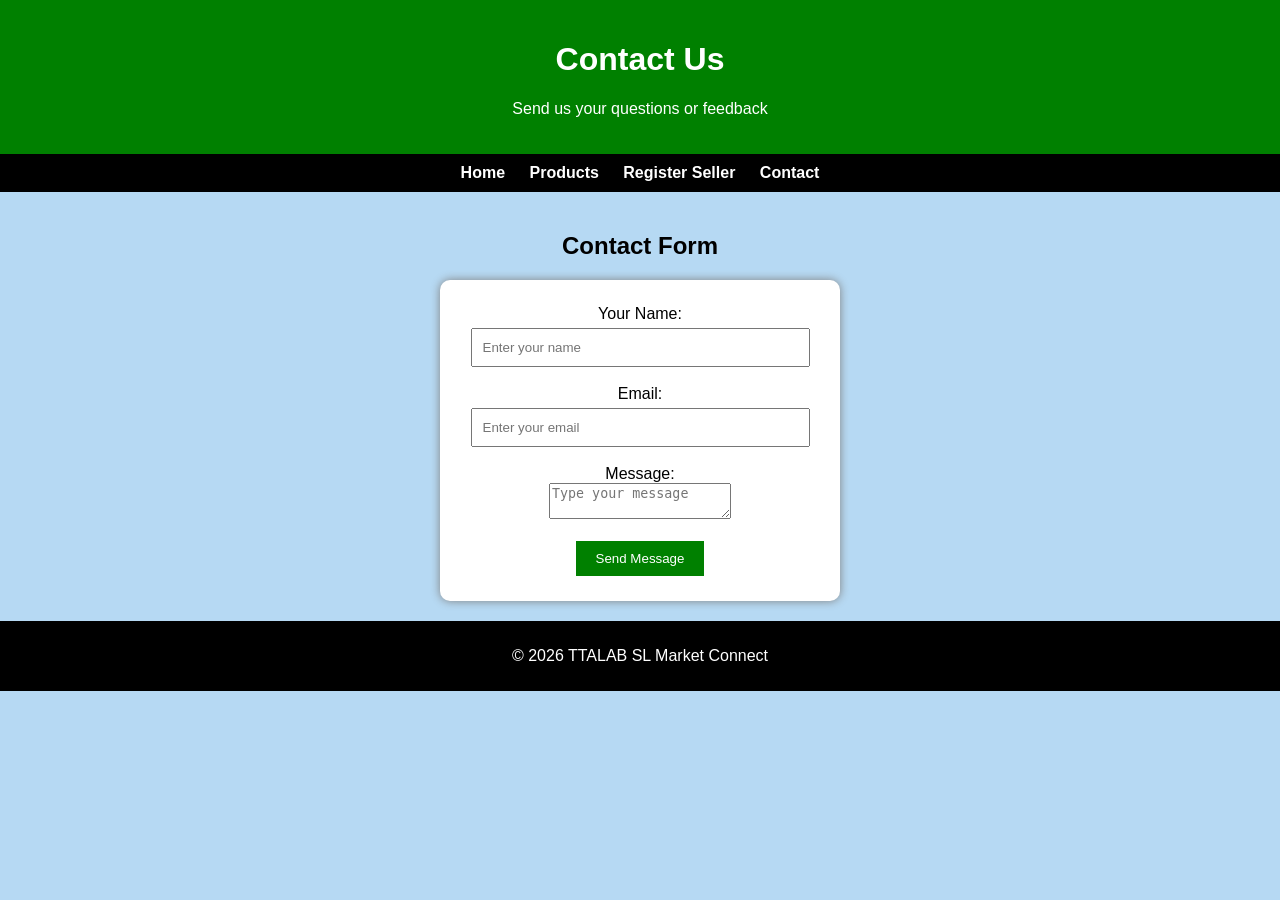
==== index.html @ 57f29195 "Update index.html" ====
<!DOCTYPE html>
<html>
<head>
    <title>Contact - TTALAB SL Market Connect</title>
    <link rel="stylesheet" href="style.css">
</head>
<body>

<header>
    <h1>Contact Us</h1>
    <p>Send us your questions or feedback</p>
</header>

<nav>
    <a href="index.html">Home</a>
    <a href="products.html">Products</a>
    <a href="register.html">Register Seller</a>
    <a href="contact.html">Contact</a>
</nav>

<section>
    <h2>Contact Form</h2>

    <form>
        <label>Your Name:</label><br>
        <input type="text" placeholder="Enter your name"><br><br>

        <label>Email:</label><br>
        <input type="email" placeholder="Enter your email"><br><br>

        <label>Message:</label><br>
        <textarea placeholder="Type your message"></textarea><br><br>

        <button type="submit">Send Message</button>
    </form>
</section>

<footer>
    <p>&copy; 2026 TTALAB SL Market Connect</p>
</footer>

</body>
</html>
---- style.css ----
body {
    font-family: Arial, sans-serif;
    margin: 0;
    background-color: #b6d9f3;
}

header {
    background-color: green;
    color: white;
    text-align: center;
    padding: 20px;
}

nav {
    background-color: black;
    padding: 10px;
    text-align: center;
}

nav a {
    color: white;
    margin: 10px;
    text-decoration: none;
    font-weight: bold;
}

nav a:hover {
    color: yellow;
}

section {
    padding: 20px;
    text-align: center;
}

button {
    padding: 10px 20px;
    background-color: green;
    color: white;
    border: none;
    cursor: pointer;
}

button:hover {
    background-color: darkgreen;
}

footer {
    background-color: black;
    color: white;
    text-align: center;
    padding: 10px;
}.products {
    display: flex;
    justify-content: center;
    gap: 20px;
    flex-wrap: wrap;
}

.product-card {
    background-color: white;
    width: 250px;
    padding: 20px;
    border-radius: 10px;
    box-shadow: 0 0 10px gray;
}form {
    background-color: white;
    width: 350px;
    margin: auto;
    padding: 25px;
    border-radius: 10px;
    box-shadow: 0 0 10px gray;
}

input {
    width: 90%;
    padding: 10px;
    margin-top: 5px;
}
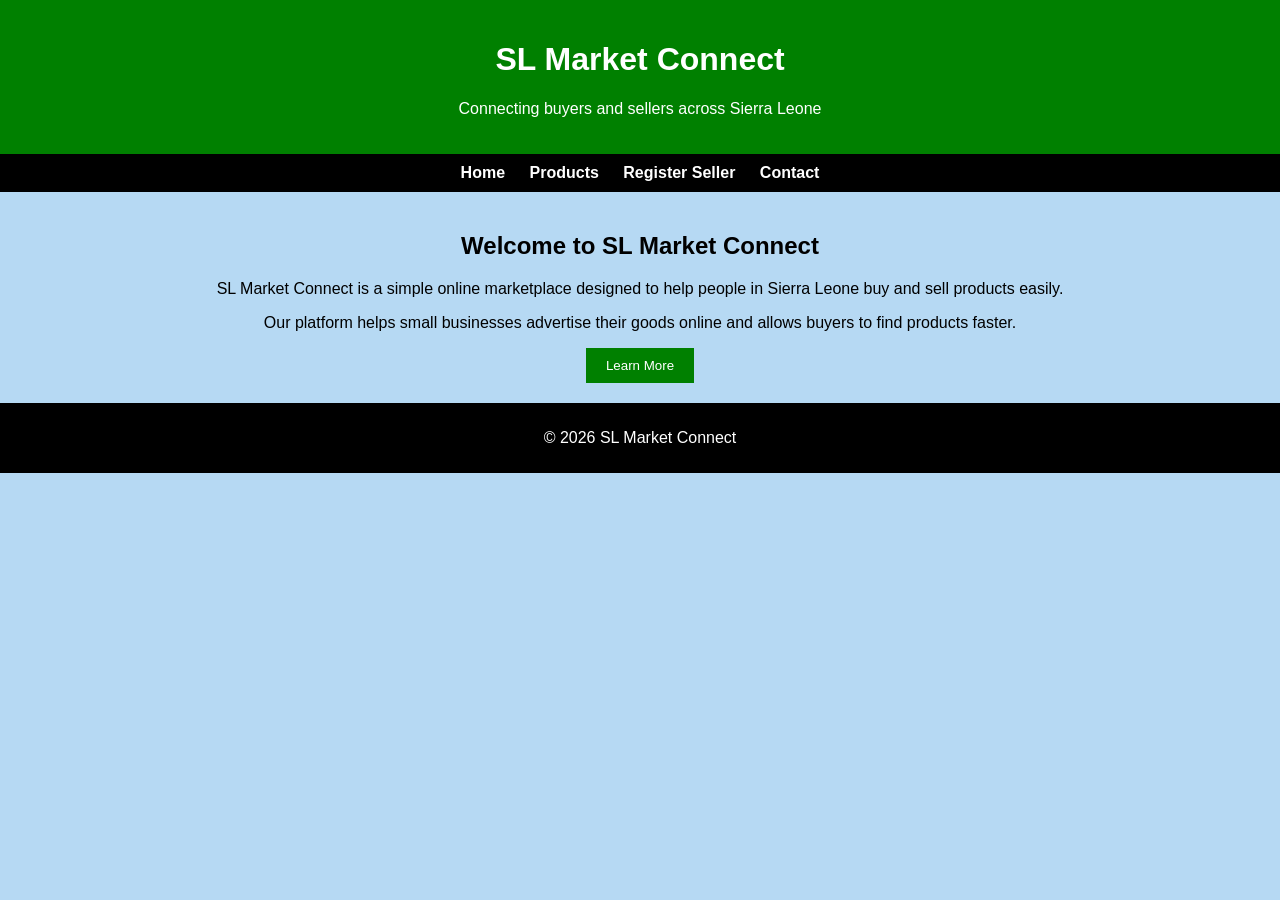
==== commit 07706be2: "Update index.html" ====
--- a/index.html
+++ b/index.html
@@ -1,14 +1,14 @@
 <!DOCTYPE html>
 <html>
 <head>
-    <title>Contact - TTALAB SL Market Connect</title>
+    <title>SL Market Connect</title>
     <link rel="stylesheet" href="style.css">
 </head>
 <body>
 
 <header>
-    <h1>Contact Us</h1>
-    <p>Send us your questions or feedback</p>
+    <h1>SL Market Connect</h1>
+    <p>Connecting buyers and sellers across Sierra Leone</p>
 </header>
 
 <nav>
@@ -19,25 +19,24 @@
 </nav>
 
 <section>
-    <h2>Contact Form</h2>
+    <h2>Welcome to SL Market Connect</h2>
 
-    <form>
-        <label>Your Name:</label><br>
-        <input type="text" placeholder="Enter your name"><br><br>
+    <p>
+        SL Market Connect is a simple online marketplace designed to help people in Sierra Leone buy and sell products easily.
+    </p>
 
-        <label>Email:</label><br>
-        <input type="email" placeholder="Enter your email"><br><br>
+    <p>
+        Our platform helps small businesses advertise their goods online and allows buyers to find products faster.
+    </p>
 
-        <label>Message:</label><br>
-        <textarea placeholder="Type your message"></textarea><br><br>
-
-        <button type="submit">Send Message</button>
-    </form>
+    <button onclick="showMessage()">Learn More</button>
 </section>
 
 <footer>
-    <p>&copy; 2026 TTALAB SL Market Connect</p>
+    <p>&copy; 2026 SL Market Connect</p>
 </footer>
+
+<script src="script.js"></script>
 
 </body>
 </html>
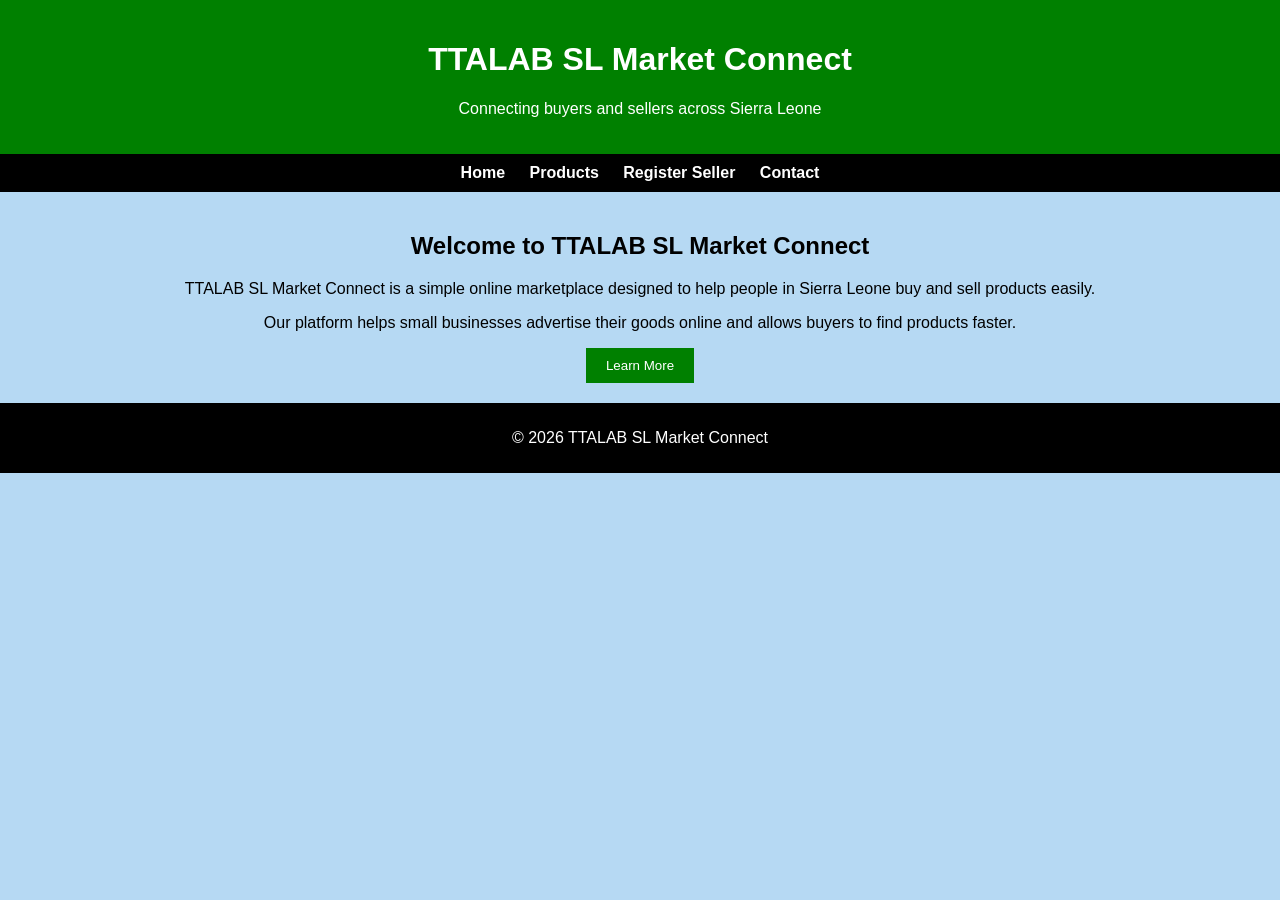
==== commit 13884196: "Update index.html" ====
--- a/index.html
+++ b/index.html
@@ -1,13 +1,13 @@
 <!DOCTYPE html>
 <html>
 <head>
-    <title>SL Market Connect</title>
+    <title>TTALAB SL Market Connect</title>
     <link rel="stylesheet" href="style.css">
 </head>
 <body>
 
 <header>
-    <h1>SL Market Connect</h1>
+    <h1>TTALAB SL Market Connect</h1>
     <p>Connecting buyers and sellers across Sierra Leone</p>
 </header>
 
@@ -19,10 +19,10 @@
 </nav>
 
 <section>
-    <h2>Welcome to SL Market Connect</h2>
+    <h2>Welcome to TTALAB SL Market Connect</h2>
 
     <p>
-        SL Market Connect is a simple online marketplace designed to help people in Sierra Leone buy and sell products easily.
+       TTALAB SL Market Connect is a simple online marketplace designed to help people in Sierra Leone buy and sell products easily.
     </p>
 
     <p>
@@ -33,7 +33,7 @@
 </section>
 
 <footer>
-    <p>&copy; 2026 SL Market Connect</p>
+    <p>&copy; 2026 TTALAB SL Market Connect</p>
 </footer>
 
 <script src="script.js"></script>
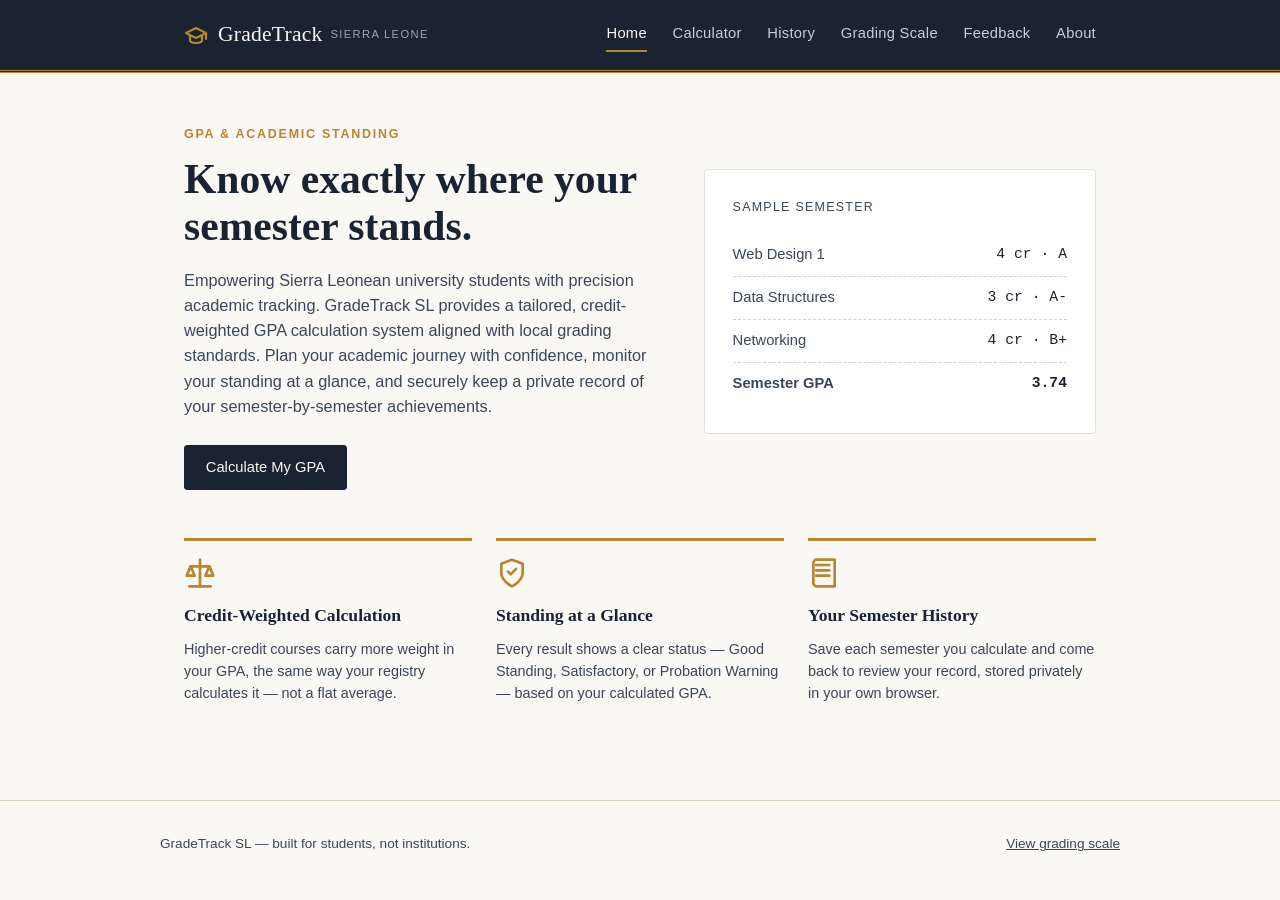
==== commit 93925397: "Add files via upload" ====
--- a/index.html
+++ b/index.html
@@ -1,42 +1,101 @@
-<!DOCTYPE html>
-<html>
-<head>
-    <title>TTALAB SL Market Connect</title>
-    <link rel="stylesheet" href="style.css">
-</head>
-<body>
-
-<header>
-    <h1>TTALAB SL Market Connect</h1>
-    <p>Connecting buyers and sellers across Sierra Leone</p>
-</header>
-
-<nav>
-    <a href="index.html">Home</a>
-    <a href="products.html">Products</a>
-    <a href="register.html">Register Seller</a>
-    <a href="contact.html">Contact</a>
-</nav>
-
-<section>
-    <h2>Welcome to TTALAB SL Market Connect</h2>
-
-    <p>
-       TTALAB SL Market Connect is a simple online marketplace designed to help people in Sierra Leone buy and sell products easily.
-    </p>
-
-    <p>
-        Our platform helps small businesses advertise their goods online and allows buyers to find products faster.
-    </p>
-
-    <button onclick="showMessage()">Learn More</button>
-</section>
-
-<footer>
-    <p>&copy; 2026 TTALAB SL Market Connect</p>
-</footer>
-
-<script src="script.js"></script>
-
-</body>
-</html>
+<!DOCTYPE html>
+<html lang="en">
+<head>
+  <meta charset="UTF-8">
+  <meta name="viewport" content="width=device-width, initial-scale=1.0">
+  <title>GradeTrack SL — GPA Calculator for Sierra Leonean University Students</title>
+  <meta name="description" content="A GPA calculator and academic standing tool built for university students in Sierra Leone.">
+  <link rel="stylesheet" href="style.css">
+</head>
+<body>
+  <a href="#main-content" class="skip-link">Skip to main content</a>
+
+  <header class="site-header">
+    <div class="header-inner">
+      <a href="index.html" class="brand">
+        <svg class="brand-logo" viewBox="0 0 24 24" width="24" height="24" fill="none" stroke="currentColor" stroke-width="2.2" stroke-linecap="round" stroke-linejoin="round" aria-hidden="true" style="color: var(--amber); display: inline-block; margin-right: 2px;">
+          <path d="M22 10v6M2 10l10-5 10 5-10 5z"></path>
+          <path d="M6 12v5c0 2 2 3 6 3s6-1 6-3v-5"></path>
+        </svg>
+        GradeTrack
+        <span class="brand-sub">Sierra Leone</span>
+      </a>
+      <button class="nav-toggle" aria-label="Toggle navigation" aria-expanded="false">Menu</button>
+      <nav class="main-nav" aria-label="Main navigation">
+        <a href="index.html">Home</a>
+        <a href="calculator.html">Calculator</a>
+        <a href="history.html">History</a>
+        <a href="grading-scale.html">Grading Scale</a>
+        <a href="feedback.html">Feedback</a>
+        <a href="about.html">About</a>
+      </nav>
+    </div>
+  </header>
+
+  <main id="main-content">
+    <section class="hero">
+      <div>
+        <p class="hero-eyebrow">GPA &amp; Academic Standing</p>
+        <h1 class="hero-title">Know exactly where your semester stands.</h1>
+        <p class="hero-body">
+          Empowering Sierra Leonean university students with precision academic tracking.
+          GradeTrack SL provides a tailored, credit-weighted GPA calculation system aligned with local
+          grading standards. Plan your academic journey with confidence, monitor your standing at a
+          glance, and securely keep a private record of your semester-by-semester achievements.
+        </p>
+        <a href="calculator.html" class="btn">Calculate My GPA</a>
+      </div>
+      <div class="hero-card">
+        <p style="font-size:0.78rem; letter-spacing:0.1em; text-transform:uppercase; color:var(--ink-soft); margin:0 0 1rem;">
+          Sample Semester
+        </p>
+        <div class="hero-card-row"><span>Web Design 1</span><span>4 cr &middot; A</span></div>
+        <div class="hero-card-row"><span>Data Structures</span><span>3 cr &middot; A-</span></div>
+        <div class="hero-card-row"><span>Networking</span><span>4 cr &middot; B+</span></div>
+        <div class="hero-card-row"><span><strong>Semester GPA</strong></span><span><strong>3.74</strong></span></div>
+      </div>
+    </section>
+
+    <section>
+      <div class="feature-grid">
+        <div class="feature-card">
+          <svg viewBox="0 0 24 24" width="32" height="32" fill="none" stroke="var(--amber)" stroke-width="2" stroke-linecap="round" stroke-linejoin="round" class="feature-icon" aria-hidden="true" style="margin-bottom: 0.8rem; display: block;">
+            <line x1="12" y1="2" x2="12" y2="22"></line>
+            <line x1="5" y1="7" x2="19" y2="7"></line>
+            <path d="M5 7l-3 7h6l-3-7z"></path>
+            <path d="M19 7l-3 7h6l-3-7z"></path>
+            <path d="M4 22h16"></path>
+          </svg>
+          <h3>Credit-Weighted Calculation</h3>
+          <p>Higher-credit courses carry more weight in your GPA, the same way your registry calculates it — not a flat average.</p>
+        </div>
+        <div class="feature-card">
+          <svg viewBox="0 0 24 24" width="32" height="32" fill="none" stroke="var(--amber)" stroke-width="2" stroke-linecap="round" stroke-linejoin="round" class="feature-icon" aria-hidden="true" style="margin-bottom: 0.8rem; display: block;">
+            <path d="M12 22s8-4 8-10V5l-8-3-8 3v7c0 6 8 10 8 10z"></path>
+            <path d="m9 11 2 2 4-4"></path>
+          </svg>
+          <h3>Standing at a Glance</h3>
+          <p>Every result shows a clear status — Good Standing, Satisfactory, or Probation Warning — based on your calculated GPA.</p>
+        </div>
+        <div class="feature-card">
+          <svg viewBox="0 0 24 24" width="32" height="32" fill="none" stroke="var(--amber)" stroke-width="2" stroke-linecap="round" stroke-linejoin="round" class="feature-icon" aria-hidden="true" style="margin-bottom: 0.8rem; display: block;">
+            <path d="M4 19.5v-15A2.5 2.5 0 0 1 6.5 2H20v20H6.5a2.5 2.5 0 0 1-2.5-2.5Z"></path>
+            <path d="M6 6h10M6 10h10M6 14h10"></path>
+          </svg>
+          <h3>Your Semester History</h3>
+          <p>Save each semester you calculate and come back to review your record, stored privately in your own browser.</p>
+        </div>
+      </div>
+    </section>
+  </main>
+
+  <footer class="site-footer">
+    <div class="footer-inner">
+      <span>GradeTrack SL &mdash; built for students, not institutions.</span>
+      <a href="grading-scale.html">View grading scale</a>
+    </div>
+  </footer>
+
+  <script src="nav.js"></script>
+</body>
+</html>
--- a/style.css
+++ b/style.css
@@ -1,79 +1,726 @@
-body {
-    font-family: Arial, sans-serif;
-    margin: 0;
-    background-color: #b6d9f3;
-}
-
-header {
-    background-color: green;
-    color: white;
-    text-align: center;
-    padding: 20px;
-}
-
-nav {
-    background-color: black;
-    padding: 10px;
-    text-align: center;
-}
-
-nav a {
-    color: white;
-    margin: 10px;
-    text-decoration: none;
-    font-weight: bold;
-}
-
-nav a:hover {
-    color: yellow;
-}
-
-section {
-    padding: 20px;
-    text-align: center;
-}
-
-button {
-    padding: 10px 20px;
-    background-color: green;
-    color: white;
-    border: none;
-    cursor: pointer;
-}
-
-button:hover {
-    background-color: darkgreen;
-}
-
-footer {
-    background-color: black;
-    color: white;
-    text-align: center;
-    padding: 10px;
-}.products {
-    display: flex;
-    justify-content: center;
-    gap: 20px;
-    flex-wrap: wrap;
-}
-
-.product-card {
-    background-color: white;
-    width: 250px;
-    padding: 20px;
-    border-radius: 10px;
-    box-shadow: 0 0 10px gray;
-}form {
-    background-color: white;
-    width: 350px;
-    margin: auto;
-    padding: 25px;
-    border-radius: 10px;
-    box-shadow: 0 0 10px gray;
-}
-
-input {
-    width: 90%;
-    padding: 10px;
-    margin-top: 5px;
-}+/* ============================================
+   GradeTrack SL — Design Tokens
+   Academic ledger aesthetic: ink navy, parchment
+   background, single amber accent for status.
+   ============================================ */
+
+:root {
+  --ink: #1A2332;
+  --ink-soft: #3B4658;
+  --parchment: #FAF8F4;
+  --parchment-line: #E6E1D6;
+  --amber: #B8862E;
+  --sage: #5C7A5F;
+  --sage-bg: #E9EFE8;
+  --clay: #B5503A;
+  --clay-bg: #F5E6E1;
+  --rule: #D8D2C2;
+
+  --font-display: Georgia, 'Times New Roman', serif;
+  --font-body: -apple-system, BlinkMacSystemFont, 'Segoe UI', Roboto, sans-serif;
+  --font-data: 'Courier New', Consolas, monospace;
+
+  --max-width: 960px;
+}
+
+* {
+  box-sizing: border-box;
+}
+
+html {
+  scroll-behavior: smooth;
+}
+
+body {
+  margin: 0;
+  background: var(--parchment);
+  color: var(--ink);
+  font-family: var(--font-body);
+  line-height: 1.55;
+  -webkit-font-smoothing: antialiased;
+}
+
+a {
+  color: var(--ink);
+}
+
+img {
+  max-width: 100%;
+  display: block;
+}
+
+/* ---------- Skip link / accessibility ---------- */
+
+.skip-link {
+  position: absolute;
+  left: -999px;
+  top: 0;
+  background: var(--ink);
+  color: var(--parchment);
+  padding: 0.5rem 1rem;
+  z-index: 100;
+}
+
+.skip-link:focus {
+  left: 0;
+}
+
+:focus-visible {
+  outline: 2px solid var(--amber);
+  outline-offset: 2px;
+}
+
+/* ---------- Header / Navigation ---------- */
+
+.site-header {
+  background: var(--ink);
+  color: var(--parchment);
+  border-bottom: 3px double var(--amber);
+}
+
+.header-inner {
+  max-width: var(--max-width);
+  margin: 0 auto;
+  padding: 1.1rem 1.5rem;
+  display: flex;
+  align-items: center;
+  justify-content: space-between;
+  flex-wrap: wrap;
+  gap: 0.75rem;
+}
+
+.brand {
+  font-family: var(--font-display);
+  font-size: 1.35rem;
+  letter-spacing: 0.01em;
+  color: var(--parchment);
+  text-decoration: none;
+  display: flex;
+  align-items: center;
+  gap: 0.5rem;
+}
+
+.brand-mark {
+  color: var(--amber);
+  font-size: 1.1rem;
+}
+
+.brand-sub {
+  font-family: var(--font-body);
+  font-size: 0.7rem;
+  letter-spacing: 0.12em;
+  text-transform: uppercase;
+  color: #9AA5B5;
+  font-weight: 400;
+}
+
+nav.main-nav {
+  display: flex;
+  gap: 1.6rem;
+  flex-wrap: wrap;
+}
+
+nav.main-nav a {
+  color: #C7CEDA;
+  text-decoration: none;
+  font-size: 0.92rem;
+  letter-spacing: 0.02em;
+  padding: 0.3rem 0;
+  border-bottom: 2px solid transparent;
+  transition: color 0.15s ease, border-color 0.15s ease;
+}
+
+nav.main-nav a:hover,
+nav.main-nav a:focus-visible {
+  color: var(--parchment);
+  border-bottom-color: var(--amber);
+}
+
+nav.main-nav a.active {
+  color: var(--parchment);
+  border-bottom-color: var(--amber);
+}
+
+.nav-toggle {
+  display: none;
+  background: none;
+  border: 1px solid #4A5568;
+  color: var(--parchment);
+  padding: 0.4rem 0.7rem;
+  border-radius: 3px;
+  font-size: 0.9rem;
+  cursor: pointer;
+}
+
+/* ---------- Layout shells ---------- */
+
+main {
+  max-width: var(--max-width);
+  margin: 0 auto;
+  padding: 2.5rem 1.5rem 4rem;
+}
+
+.page-eyebrow {
+  font-size: 0.78rem;
+  letter-spacing: 0.14em;
+  text-transform: uppercase;
+  color: var(--amber);
+  margin: 0 0 0.5rem;
+  font-weight: 600;
+}
+
+.page-title {
+  font-family: var(--font-display);
+  font-size: 2.1rem;
+  margin: 0 0 0.6rem;
+  line-height: 1.2;
+}
+
+.page-lede {
+  font-size: 1.05rem;
+  color: var(--ink-soft);
+  max-width: 640px;
+  margin: 0 0 2.2rem;
+}
+
+/* ---------- Footer ---------- */
+
+.site-footer {
+  border-top: 1px solid var(--rule);
+  padding: 2rem 1.5rem;
+  margin-top: 2rem;
+}
+
+.footer-inner {
+  max-width: var(--max-width);
+  margin: 0 auto;
+  display: flex;
+  justify-content: space-between;
+  flex-wrap: wrap;
+  gap: 1rem;
+  font-size: 0.85rem;
+  color: var(--ink-soft);
+}
+
+.footer-inner a {
+  color: var(--ink-soft);
+  text-decoration: underline;
+}
+
+/* ---------- Cards / sections ---------- */
+
+.panel {
+  background: #fff;
+  border: 1px solid var(--parchment-line);
+  border-radius: 4px;
+  padding: 1.75rem;
+  margin-bottom: 1.75rem;
+}
+
+.panel-title {
+  font-family: var(--font-display);
+  font-size: 1.25rem;
+  margin: 0 0 1rem;
+  border-bottom: 1px solid var(--rule);
+  padding-bottom: 0.6rem;
+}
+
+/* ---------- Buttons ---------- */
+
+.btn {
+  display: inline-flex;
+  align-items: center;
+  gap: 0.4rem;
+  font-family: var(--font-body);
+  font-size: 0.92rem;
+  padding: 0.65rem 1.3rem;
+  border-radius: 3px;
+  border: 1px solid var(--ink);
+  background: var(--ink);
+  color: var(--parchment);
+  cursor: pointer;
+  text-decoration: none;
+  transition: transform 0.1s ease, box-shadow 0.15s ease;
+}
+
+.btn:hover {
+  box-shadow: 2px 2px 0 var(--amber);
+  transform: translate(-1px, -1px);
+}
+
+.btn-secondary {
+  background: transparent;
+  color: var(--ink);
+}
+
+.btn-ghost {
+  background: transparent;
+  color: var(--ink-soft);
+  border-color: var(--rule);
+  font-size: 0.85rem;
+  padding: 0.45rem 0.9rem;
+}
+
+.btn:disabled {
+  opacity: 0.5;
+  cursor: not-allowed;
+}
+
+/* ---------- Forms ---------- */
+
+label {
+  display: block;
+  font-size: 0.85rem;
+  font-weight: 600;
+  margin-bottom: 0.35rem;
+  color: var(--ink-soft);
+}
+
+input[type="text"],
+input[type="number"],
+input[type="email"],
+select,
+textarea {
+  width: 100%;
+  font-family: var(--font-body);
+  font-size: 0.95rem;
+  padding: 0.6rem 0.7rem;
+  border: 1px solid var(--rule);
+  border-radius: 3px;
+  background: var(--parchment);
+  color: var(--ink);
+}
+
+input:focus,
+select:focus,
+textarea:focus {
+  border-color: var(--amber);
+}
+
+.field-group {
+  margin-bottom: 1.1rem;
+}
+
+.field-row {
+  display: grid;
+  gap: 1rem;
+}
+
+.helper-text {
+  font-size: 0.8rem;
+  color: var(--ink-soft);
+  margin-top: 0.3rem;
+  font-weight: 400;
+}
+
+/* ---------- Course ledger table ---------- */
+
+.ledger {
+  width: 100%;
+  border-collapse: collapse;
+  margin-bottom: 1rem;
+}
+
+.ledger th {
+  text-align: left;
+  font-size: 0.75rem;
+  letter-spacing: 0.06em;
+  text-transform: uppercase;
+  color: var(--ink-soft);
+  border-bottom: 2px solid var(--ink);
+  padding: 0.5rem 0.5rem;
+}
+
+.ledger td {
+  padding: 0.5rem 0.5rem;
+  border-bottom: 1px solid var(--parchment-line);
+  vertical-align: middle;
+}
+
+.ledger input,
+.ledger select {
+  padding: 0.45rem 0.5rem;
+  font-size: 0.9rem;
+}
+
+.col-name { width: 42%; }
+.col-credit { width: 16%; }
+.col-grade { width: 20%; }
+.col-points { width: 14%; font-family: var(--font-data); }
+.col-remove { width: 8%; text-align: center; }
+
+.remove-row-btn {
+  background: none;
+  border: 1px solid var(--clay);
+  color: var(--clay);
+  border-radius: 3px;
+  width: 28px;
+  height: 28px;
+  cursor: pointer;
+  font-size: 0.95rem;
+  line-height: 1;
+}
+
+.remove-row-btn:hover {
+  background: var(--clay-bg);
+}
+
+.add-row-btn {
+  margin-top: 0.5rem;
+}
+
+.ledger-actions {
+  display: flex;
+  gap: 0.75rem;
+  flex-wrap: wrap;
+  margin-top: 1.2rem;
+  align-items: center;
+}
+
+/* ---------- Result card (the "stamp") ---------- */
+
+.result-card {
+  border: 2px solid var(--ink);
+  border-radius: 4px;
+  padding: 2rem;
+  margin-top: 1.5rem;
+  background: #fff;
+  position: relative;
+  display: none;
+}
+
+.result-card.visible {
+  display: block;
+}
+
+.result-card::before {
+  content: "ACADEMIC RECORD";
+  position: absolute;
+  top: -0.7rem;
+  left: 1.5rem;
+  background: var(--parchment);
+  padding: 0 0.6rem;
+  font-size: 0.7rem;
+  letter-spacing: 0.14em;
+  color: var(--ink-soft);
+}
+
+.result-grid {
+  display: grid;
+  grid-template-columns: 1fr 1fr;
+  gap: 1.5rem;
+  align-items: center;
+}
+
+.result-gpa-label {
+  font-size: 0.78rem;
+  letter-spacing: 0.1em;
+  text-transform: uppercase;
+  color: var(--ink-soft);
+  margin: 0 0 0.3rem;
+}
+
+.result-gpa-value {
+  font-family: var(--font-display);
+  font-size: 3.4rem;
+  line-height: 1;
+  margin: 0;
+}
+
+.result-meta {
+  font-size: 0.88rem;
+  color: var(--ink-soft);
+  margin-top: 0.5rem;
+}
+
+.status-stamp {
+  display: inline-flex;
+  align-items: center;
+  gap: 0.5rem;
+  font-family: var(--font-body);
+  font-weight: 700;
+  font-size: 0.85rem;
+  letter-spacing: 0.06em;
+  text-transform: uppercase;
+  padding: 0.5rem 1rem;
+  border: 2px solid currentColor;
+  border-radius: 3px;
+  transform: rotate(-2deg);
+  justify-self: end;
+}
+
+.status-good {
+  color: var(--sage);
+  background: var(--sage-bg);
+}
+
+.status-warning {
+  color: var(--amber);
+  background: #FBF1E1;
+}
+
+.status-probation {
+  color: var(--clay);
+  background: var(--clay-bg);
+}
+
+.result-actions {
+  margin-top: 1.5rem;
+  display: flex;
+  gap: 0.75rem;
+  flex-wrap: wrap;
+}
+
+/* ---------- Scale table ---------- */
+
+.scale-table {
+  width: 100%;
+  border-collapse: collapse;
+}
+
+.scale-table th,
+.scale-table td {
+  text-align: left;
+  padding: 0.6rem 0.75rem;
+  border-bottom: 1px solid var(--parchment-line);
+  font-size: 0.92rem;
+}
+
+.scale-table th {
+  font-size: 0.75rem;
+  letter-spacing: 0.06em;
+  text-transform: uppercase;
+  color: var(--ink-soft);
+  border-bottom: 2px solid var(--ink);
+}
+
+.scale-table td.points {
+  font-family: var(--font-data);
+}
+
+.notice {
+  border-left: 3px solid var(--amber);
+  background: #FBF6EC;
+  padding: 0.9rem 1.1rem;
+  font-size: 0.88rem;
+  color: var(--ink-soft);
+  margin-top: 1.2rem;
+  border-radius: 0 3px 3px 0;
+}
+
+/* ---------- History list ---------- */
+
+.history-item {
+  display: flex;
+  justify-content: space-between;
+  align-items: center;
+  padding: 1rem 0;
+  border-bottom: 1px solid var(--parchment-line);
+  flex-wrap: wrap;
+  gap: 0.75rem;
+}
+
+.history-item:last-child {
+  border-bottom: none;
+}
+
+.history-meta {
+  font-size: 0.85rem;
+  color: var(--ink-soft);
+}
+
+.history-gpa {
+  font-family: var(--font-display);
+  font-size: 1.5rem;
+}
+
+.empty-state {
+  text-align: center;
+  padding: 3rem 1.5rem;
+  color: var(--ink-soft);
+}
+
+.empty-state-title {
+  font-family: var(--font-display);
+  font-size: 1.2rem;
+  color: var(--ink);
+  margin-bottom: 0.4rem;
+}
+
+/* ---------- Hero (home) ---------- */
+
+.hero {
+  display: grid;
+  grid-template-columns: 1.1fr 0.9fr;
+  gap: 2.5rem;
+  align-items: center;
+  margin-bottom: 3rem;
+}
+
+.hero-eyebrow {
+  font-size: 0.78rem;
+  letter-spacing: 0.14em;
+  text-transform: uppercase;
+  color: var(--amber);
+  font-weight: 600;
+  margin-bottom: 0.7rem;
+}
+
+.hero-title {
+  font-family: var(--font-display);
+  font-size: 2.6rem;
+  line-height: 1.15;
+  margin: 0 0 1rem;
+}
+
+.hero-body {
+  color: var(--ink-soft);
+  font-size: 1.02rem;
+  margin-bottom: 1.6rem;
+  max-width: 480px;
+}
+
+.hero-card {
+  border: 1px solid var(--parchment-line);
+  background: #fff;
+  border-radius: 4px;
+  padding: 1.75rem;
+}
+
+.hero-card-row {
+  display: flex;
+  justify-content: space-between;
+  padding: 0.6rem 0;
+  border-bottom: 1px dashed var(--rule);
+  font-size: 0.92rem;
+}
+
+.hero-card-row:last-child {
+  border-bottom: none;
+}
+
+.hero-card-row span:first-child {
+  color: var(--ink-soft);
+}
+
+.hero-card-row span:last-child {
+  font-family: var(--font-data);
+}
+
+.feature-grid {
+  display: grid;
+  grid-template-columns: repeat(3, 1fr);
+  gap: 1.5rem;
+  margin-top: 2rem;
+}
+
+.feature-card {
+  border-top: 3px solid var(--amber);
+  padding-top: 1rem;
+}
+
+.feature-card h3 {
+  font-family: var(--font-display);
+  font-size: 1.1rem;
+  margin: 0 0 0.5rem;
+}
+
+.feature-card p {
+  font-size: 0.9rem;
+  color: var(--ink-soft);
+  margin: 0;
+}
+
+/* ---------- Responsive ---------- */
+
+@media (max-width: 760px) {
+  .nav-toggle {
+    display: inline-block;
+  }
+
+  nav.main-nav {
+    display: none;
+    width: 100%;
+    flex-direction: column;
+    gap: 0;
+    background: var(--ink);
+    order: 3;
+  }
+
+  nav.main-nav.open {
+    display: flex;
+  }
+
+  nav.main-nav a {
+    padding: 0.75rem 0;
+    border-bottom: 1px solid #2C3A4F;
+  }
+
+  .header-inner {
+    position: relative;
+  }
+
+  .hero {
+    grid-template-columns: 1fr;
+  }
+
+  .hero-title {
+    font-size: 2rem;
+  }
+
+  .feature-grid {
+    grid-template-columns: 1fr;
+  }
+
+  .result-grid {
+    grid-template-columns: 1fr;
+  }
+
+  .status-stamp {
+    justify-self: start;
+  }
+
+  .field-row {
+    grid-template-columns: 1fr !important;
+  }
+
+  .ledger {
+    font-size: 0.85rem;
+  }
+
+  .col-name { width: auto; }
+}
+
+@media (prefers-reduced-motion: reduce) {
+  * {
+    transition: none !important;
+    scroll-behavior: auto !important;
+  }
+}
+
+/* ---------- Advice box styling ---------- */
+.advice-box {
+  border-left: 3px solid var(--amber);
+  background: #FBF6EC;
+  padding: 0.9rem 1.1rem;
+  font-size: 0.88rem;
+  color: var(--ink-soft);
+  margin-top: 1.5rem;
+  border-radius: 0 3px 3px 0;
+  line-height: 1.5;
+}
+
+.advice-box.good {
+  border-left-color: var(--sage);
+  background: var(--sage-bg);
+}
+
+.advice-box.warning {
+  border-left-color: var(--amber);
+  background: #FBF1E1;
+}
+
+.advice-box.probation {
+  border-left-color: var(--clay);
+  background: var(--clay-bg);
+}
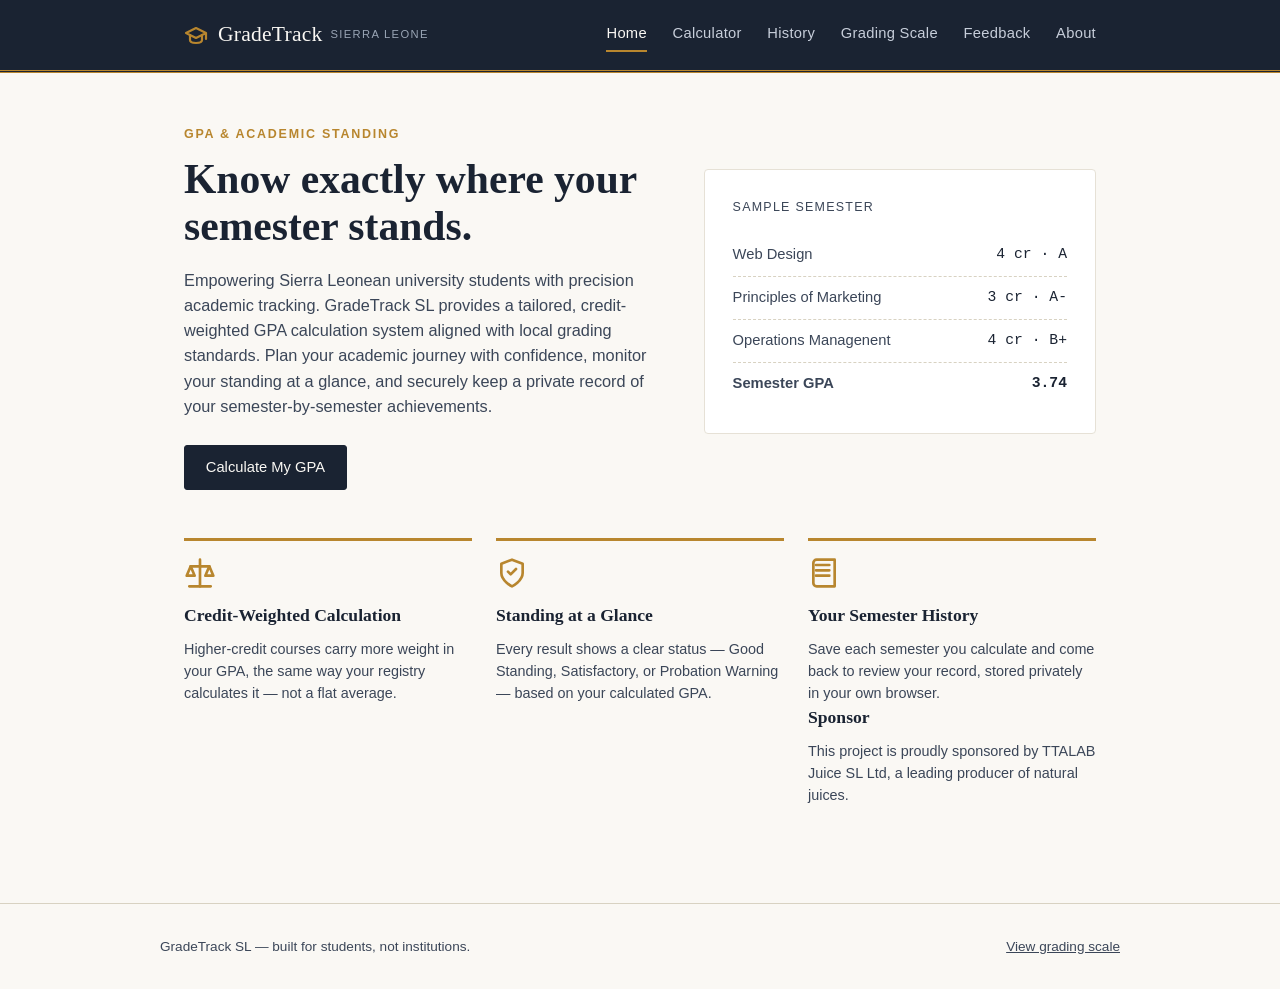
==== commit ce4d9276: "Update index.html" ====
--- a/index.html
+++ b/index.html
@@ -49,9 +49,9 @@
         <p style="font-size:0.78rem; letter-spacing:0.1em; text-transform:uppercase; color:var(--ink-soft); margin:0 0 1rem;">
           Sample Semester
         </p>
-        <div class="hero-card-row"><span>Web Design 1</span><span>4 cr &middot; A</span></div>
-        <div class="hero-card-row"><span>Data Structures</span><span>3 cr &middot; A-</span></div>
-        <div class="hero-card-row"><span>Networking</span><span>4 cr &middot; B+</span></div>
+        <div class="hero-card-row"><span>Web Design</span><span>4 cr &middot; A</span></div>
+        <div class="hero-card-row"><span>Principles of Marketing</span><span>3 cr &middot; A-</span></div>
+        <div class="hero-card-row"><span>Operations Managenent</span><span>4 cr &middot; B+</span></div>
         <div class="hero-card-row"><span><strong>Semester GPA</strong></span><span><strong>3.74</strong></span></div>
       </div>
     </section>
@@ -84,6 +84,9 @@
           </svg>
           <h3>Your Semester History</h3>
           <p>Save each semester you calculate and come back to review your record, stored privately in your own browser.</p>
+          </svg>
+          <h3>Sponsor</h3>
+          <p>This project is proudly sponsored by TTALAB Juice SL Ltd, a leading producer of natural juices.</p>
         </div>
       </div>
     </section>
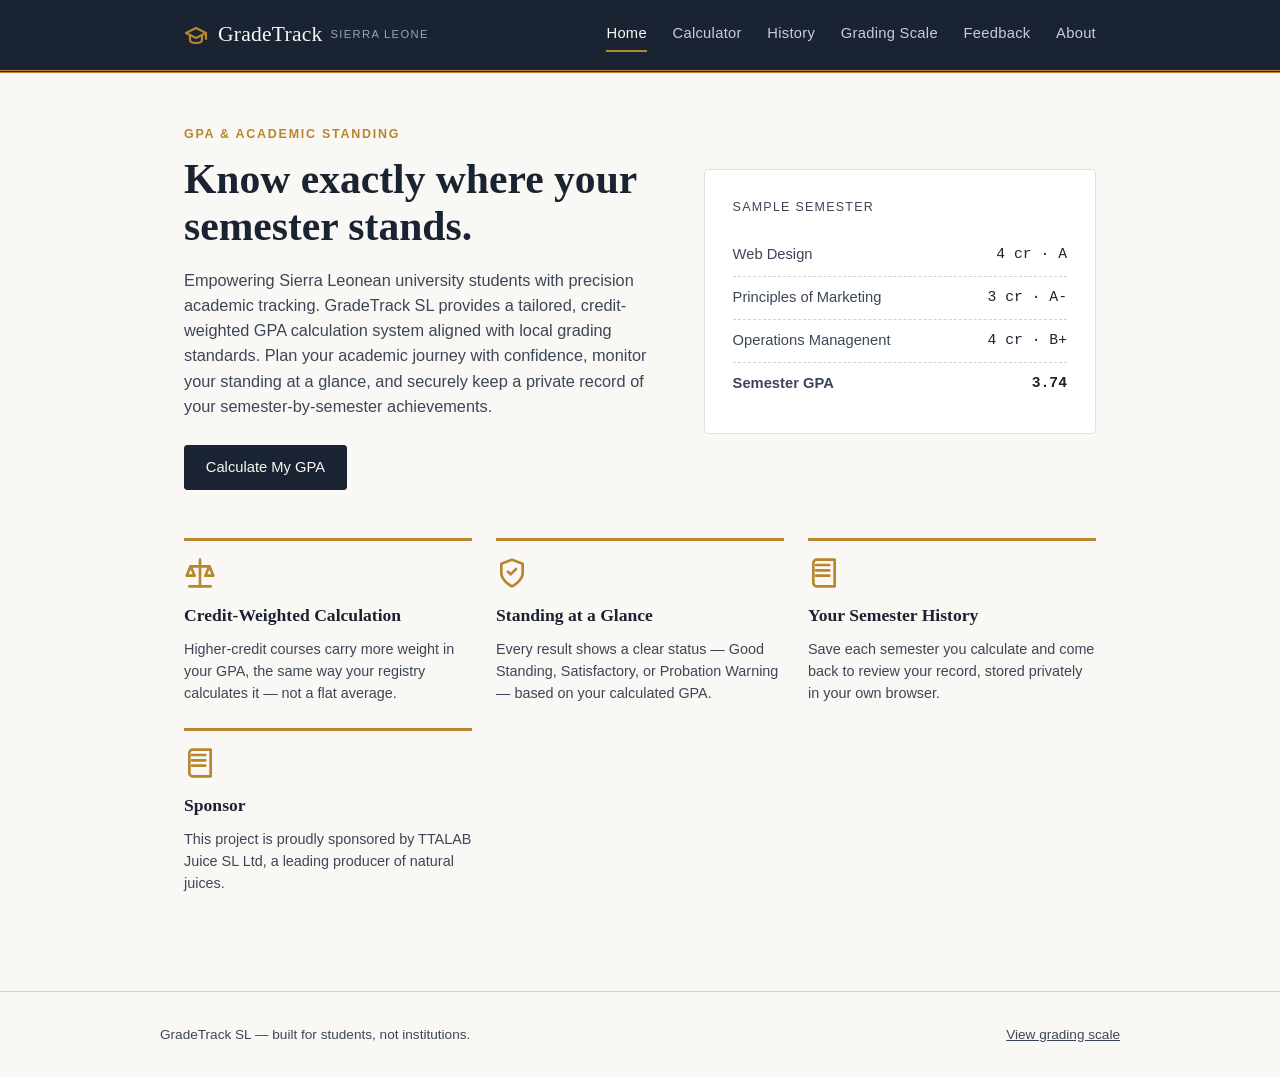
==== commit 9c71e853: "Update index.html" ====
--- a/index.html
+++ b/index.html
@@ -84,6 +84,11 @@
           </svg>
           <h3>Your Semester History</h3>
           <p>Save each semester you calculate and come back to review your record, stored privately in your own browser.</p>
+        </div>
+         <div class="feature-card">
+          <svg viewBox="0 0 24 24" width="32" height="32" fill="none" stroke="var(--amber)" stroke-width="2" stroke-linecap="round" stroke-linejoin="round" class="feature-icon" aria-hidden="true" style="margin-bottom: 0.8rem; display: block;">
+            <path d="M4 19.5v-15A2.5 2.5 0 0 1 6.5 2H20v20H6.5a2.5 2.5 0 0 1-2.5-2.5Z"></path>
+            <path d="M6 6h10M6 10h10M6 14h10"></path>
           </svg>
           <h3>Sponsor</h3>
           <p>This project is proudly sponsored by TTALAB Juice SL Ltd, a leading producer of natural juices.</p>
--- a/style.css
+++ b/style.css
@@ -724,3 +724,11 @@
   border-left-color: var(--clay);
   background: var(--clay-bg);
 }
+.sponsor-section::before {
+    content: "";
+    display: block;
+    width: 100%;
+    height: 3px;
+    background: #b8860b;
+    margin-bottom: 20px;
+}
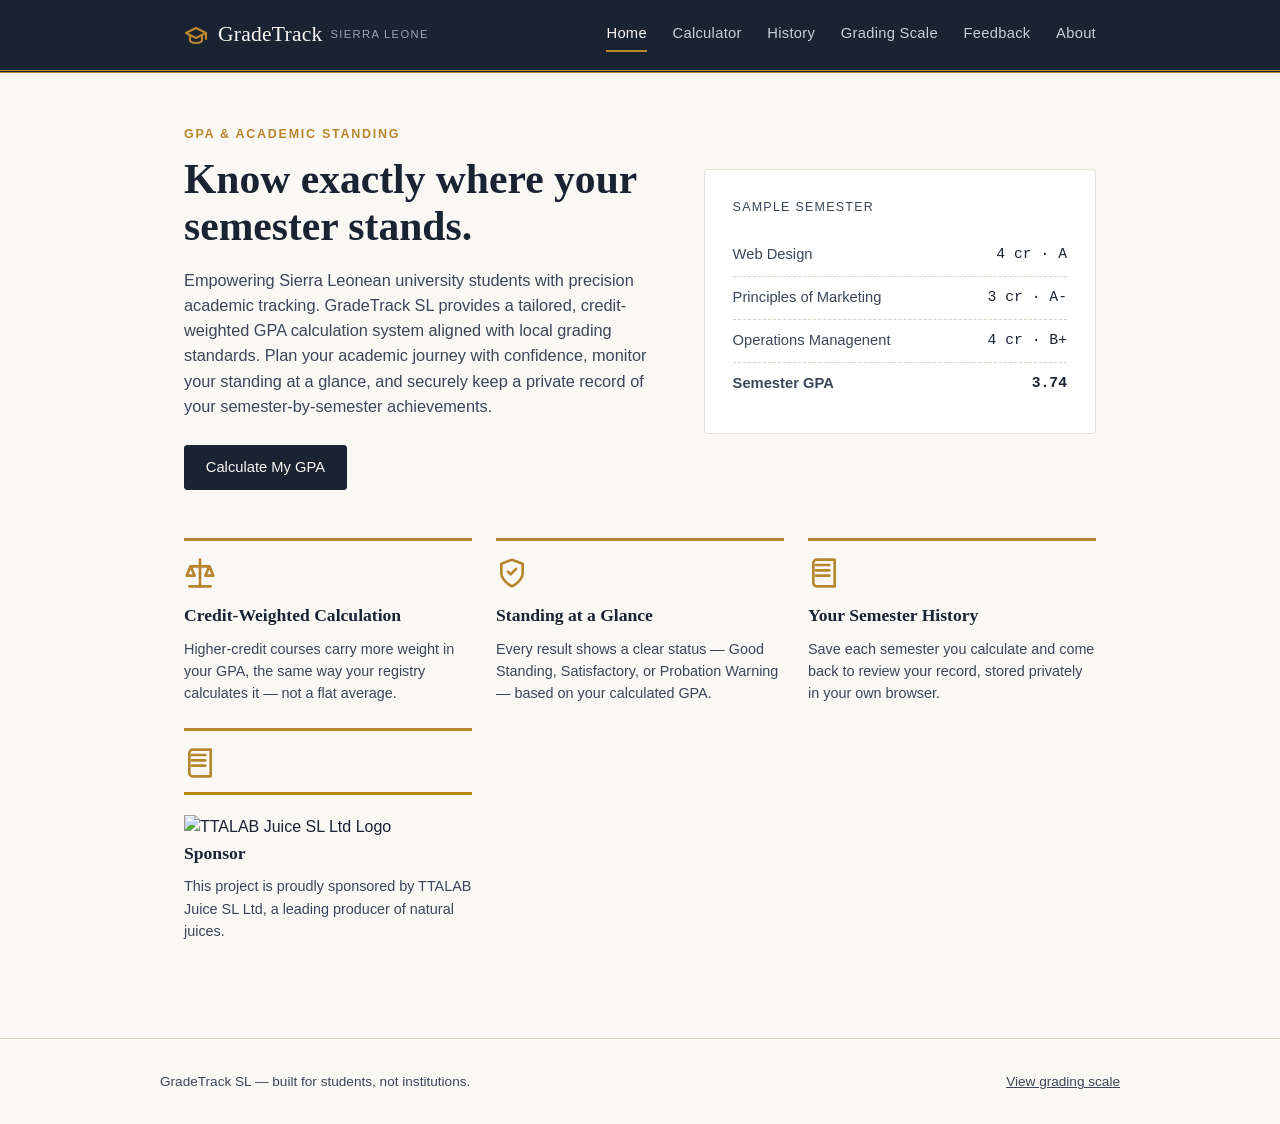
==== commit 082c06db: "Update index.html" ====
--- a/index.html
+++ b/index.html
@@ -90,6 +90,10 @@
             <path d="M4 19.5v-15A2.5 2.5 0 0 1 6.5 2H20v20H6.5a2.5 2.5 0 0 1-2.5-2.5Z"></path>
             <path d="M6 6h10M6 10h10M6 14h10"></path>
           </svg>
+
+<div class="sponsor-section">
+    <img src="images/ttalab-logo.png" alt="TTALAB Juice SL Ltd Logo" class="sponsor-logo">
+
           <h3>Sponsor</h3>
           <p>This project is proudly sponsored by TTALAB Juice SL Ltd, a leading producer of natural juices.</p>
         </div>
